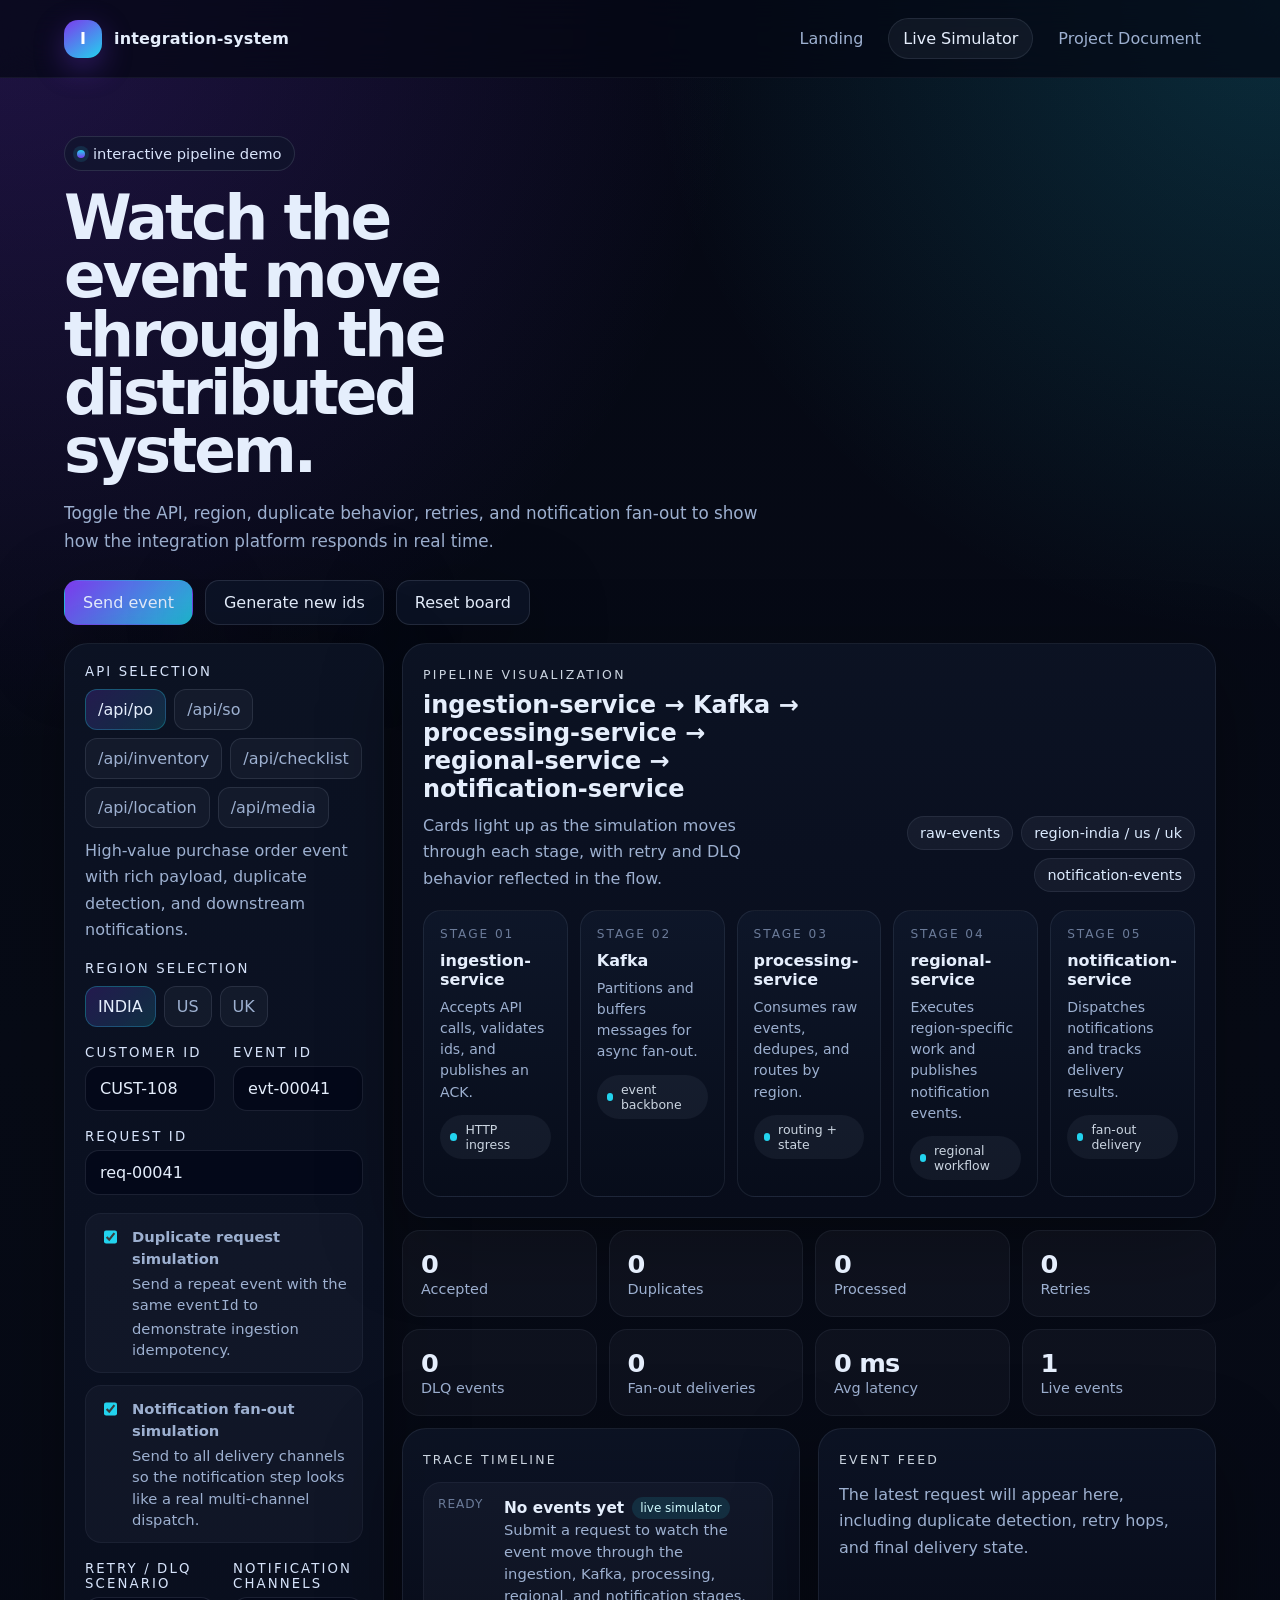
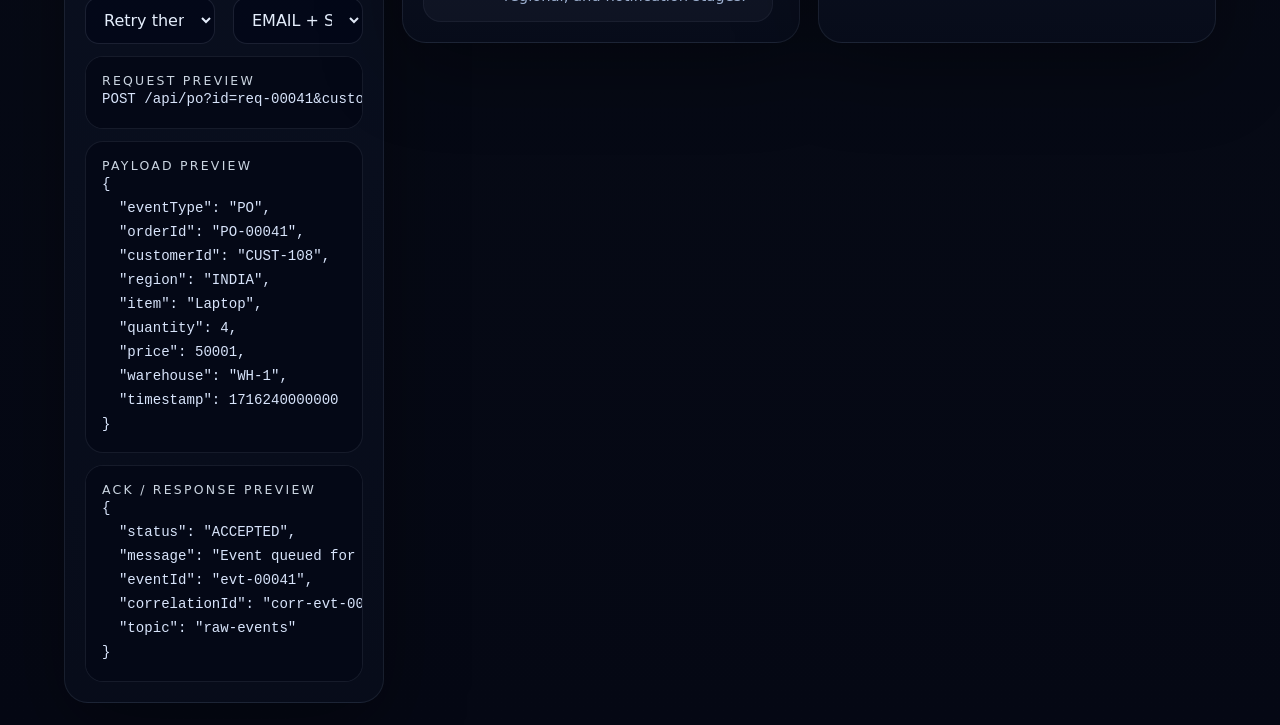
==== docs/simulator.html @ f52377ee "Ui changes" ====
<!DOCTYPE html>
<html lang="en">
<head>
  <meta charset="UTF-8" />
  <meta name="viewport" content="width=device-width, initial-scale=1.0" />
  <meta name="description" content="Live simulator for the integration-system distributed event-driven platform." />
  <title>integration-system | Live Simulator</title>
  <link rel="stylesheet" href="./styles.css" />
  <script defer src="./app.js"></script>
</head>
<body>
  <header class="topbar">
    <div class="topbar-inner">
      <a class="brand" href="./index.html">
        <span class="brand-mark">I</span>
        <span>integration-system</span>
      </a>
      <nav class="nav">
        <a href="./index.html">Landing</a>
        <a href="./simulator.html" aria-current="page">Live Simulator</a>
        <a href="./project.html">Project Document</a>
      </nav>
    </div>
  </header>

  <main class="shell">
    <section class="hero">
      <span class="eyebrow"><span class="eyebrow-dot"></span> interactive pipeline demo</span>
      <h1>Watch the event move through the distributed system.</h1>
      <p class="lede">
        Toggle the API, region, duplicate behavior, retries, and notification fan-out to show how the integration platform responds in real time.
      </p>
      <div class="hero-actions">
        <button class="btn primary" id="runButton">Send event</button>
        <button class="btn" id="seedButton">Generate new ids</button>
        <button class="btn" id="resetButton">Reset board</button>
      </div>
    </section>

    <section class="split">
      <aside class="panel panel-pad">
        <div class="control-group">
          <div class="control-label">API selection</div>
          <div class="control-buttons">
            <button class="chip active" data-api="/api/po">/api/po</button>
            <button class="chip" data-api="/api/so">/api/so</button>
            <button class="chip" data-api="/api/inventory">/api/inventory</button>
            <button class="chip" data-api="/api/checklist">/api/checklist</button>
            <button class="chip" data-api="/api/location">/api/location</button>
            <button class="chip" data-api="/api/media">/api/media</button>
          </div>
          <p id="apiDescription" class="subtle"></p>
        </div>

        <div class="control-group" style="margin-top: 18px;">
          <div class="control-label">Region selection</div>
          <div class="control-buttons">
            <button class="chip active" data-region="INDIA">INDIA</button>
            <button class="chip" data-region="US">US</button>
            <button class="chip" data-region="UK">UK</button>
          </div>
        </div>

        <div class="grid cols-2" style="margin-top: 18px;">
          <label class="field">
            <span class="control-label">Customer ID</span>
            <input id="customerId" type="text" placeholder="CUST-108" />
          </label>
          <label class="field">
            <span class="control-label">Event ID</span>
            <input id="eventId" type="text" placeholder="evt-00041" />
          </label>
          <label class="field" style="grid-column: 1 / -1;">
            <span class="control-label">Request ID</span>
            <input id="requestId" type="text" placeholder="req-00041" />
          </label>
        </div>

        <div class="toggle-row" style="margin-top: 18px;">
          <label class="toggle">
            <input id="duplicateToggle" type="checkbox" checked />
            <span><strong>Duplicate request simulation</strong>Send a repeat event with the same <code>eventId</code> to demonstrate ingestion idempotency.</span>
          </label>
          <label class="toggle">
            <input id="fanoutToggle" type="checkbox" checked />
            <span><strong>Notification fan-out simulation</strong>Send to all delivery channels so the notification step looks like a real multi-channel dispatch.</span>
          </label>
        </div>

        <div class="grid cols-2" style="margin-top: 18px;">
          <label class="field">
            <span class="control-label">Retry / DLQ scenario</span>
            <select id="scenario">
              <option value="happy">Happy path</option>
              <option value="retry" selected>Retry then recover</option>
              <option value="dlq">Dead-letter queue</option>
            </select>
          </label>
          <label class="field">
            <span class="control-label">Notification channels</span>
            <select id="channelFilter">
              <option value="all">EMAIL + SMS + WEBHOOK</option>
              <option value="EMAIL">EMAIL only</option>
              <option value="SMS">SMS only</option>
              <option value="WEBHOOK">WEBHOOK only</option>
            </select>
          </label>
        </div>

        <div class="codebox">
          <div class="kicker">Request preview</div>
          <pre id="requestPreview"></pre>
        </div>
        <div class="codebox">
          <div class="kicker">Payload preview</div>
          <pre id="payloadPreview"></pre>
        </div>
        <div class="codebox">
          <div class="kicker">ACK / response preview</div>
          <pre id="responsePreview"></pre>
        </div>
      </aside>

      <section class="stack">
        <article class="panel panel-pad">
          <div class="grid cols-2" style="align-items: end;">
            <div>
              <span class="kicker">Pipeline visualization</span>
              <h2 style="margin-top: 8px;">ingestion-service → Kafka → processing-service → regional-service → notification-service</h2>
              <p class="subtle" style="margin-top: 10px;">Cards light up as the simulation moves through each stage, with retry and DLQ behavior reflected in the flow.</p>
            </div>
            <div class="badge-row" style="justify-content: flex-end;">
              <span class="badge">raw-events</span>
              <span class="badge">region-india / us / uk</span>
              <span class="badge">notification-events</span>
            </div>
          </div>
          <div id="stageGrid" class="stage-grid" style="margin-top: 18px;"></div>
        </article>

        <div class="stats-grid">
          <article class="metric">
            <strong id="metricAccepted">0</strong>
            <span>Accepted</span>
          </article>
          <article class="metric">
            <strong id="metricDuplicates">0</strong>
            <span>Duplicates</span>
          </article>
          <article class="metric">
            <strong id="metricProcessed">0</strong>
            <span>Processed</span>
          </article>
          <article class="metric">
            <strong id="metricRetries">0</strong>
            <span>Retries</span>
          </article>
          <article class="metric">
            <strong id="metricDlq">0</strong>
            <span>DLQ events</span>
          </article>
          <article class="metric">
            <strong id="metricFanOut">0</strong>
            <span>Fan-out deliveries</span>
          </article>
          <article class="metric">
            <strong id="metricLatency">0 ms</strong>
            <span>Avg latency</span>
          </article>
          <article class="metric">
            <strong id="metricLive">1</strong>
            <span>Live events</span>
          </article>
        </div>

        <div class="grid cols-2">
          <article class="panel panel-pad">
            <span class="kicker">Trace timeline</span>
            <div id="timeline" class="timeline" style="margin-top: 14px;"></div>
          </article>

          <article class="panel panel-pad">
            <span class="kicker">Event feed</span>
            <div id="eventList" class="timeline" style="margin-top: 14px;"></div>
          </article>
        </div>
      </section>
    </section>
  </main>
</body>
</html>
---- docs/styles.css ----
:root {
  color-scheme: dark;
  --bg: #070b16;
  --bg-soft: #0c1324;
  --panel: rgba(12, 19, 36, 0.9);
  --panel-2: rgba(15, 23, 42, 0.88);
  --line: rgba(148, 163, 184, 0.18);
  --text: #e5eefc;
  --muted: #9db0d0;
  --muted-2: #6b7b99;
  --brand: #7c3aed;
  --brand-2: #22d3ee;
  --brand-3: #10b981;
  --warn: #f59e0b;
  --danger: #fb7185;
  --success: #34d399;
  --shadow: 0 24px 80px rgba(0, 0, 0, 0.35);
  --radius: 24px;
  --radius-sm: 16px;
  --max: 1200px;
  font-synthesis-weight: none;
  text-rendering: optimizeLegibility;
  -webkit-font-smoothing: antialiased;
  -moz-osx-font-smoothing: grayscale;
}

*,
*::before,
*::after {
  box-sizing: border-box;
}

html {
  scroll-behavior: smooth;
}

body {
  margin: 0;
  min-height: 100vh;
  font-family: Inter, ui-sans-serif, system-ui, -apple-system, BlinkMacSystemFont, "Segoe UI", sans-serif;
  background:
    radial-gradient(circle at top left, rgba(124, 58, 237, 0.22), transparent 28%),
    radial-gradient(circle at top right, rgba(34, 211, 238, 0.18), transparent 24%),
    linear-gradient(180deg, #050814 0%, var(--bg) 45%, #050814 100%);
  color: var(--text);
}

a {
  color: inherit;
  text-decoration: none;
}

img {
  max-width: 100%;
  display: block;
}

button,
input,
select,
textarea {
  font: inherit;
}

.shell {
  width: min(100%, var(--max));
  margin: 0 auto;
  padding: 24px;
}

.topbar {
  position: sticky;
  top: 0;
  z-index: 20;
  backdrop-filter: blur(18px);
  background: rgba(5, 8, 20, 0.72);
  border-bottom: 1px solid rgba(148, 163, 184, 0.08);
}

.topbar-inner {
  width: min(100%, var(--max));
  margin: 0 auto;
  padding: 18px 24px;
  display: flex;
  align-items: center;
  justify-content: space-between;
  gap: 16px;
}

.brand {
  display: flex;
  align-items: center;
  gap: 12px;
  font-weight: 800;
  letter-spacing: 0.01em;
}

.brand-mark {
  width: 38px;
  height: 38px;
  border-radius: 14px;
  background:
    linear-gradient(145deg, rgba(124, 58, 237, 1), rgba(34, 211, 238, 1)),
    linear-gradient(145deg, rgba(124, 58, 237, 0.7), rgba(34, 211, 238, 0.7));
  box-shadow: 0 10px 30px rgba(124, 58, 237, 0.35);
  display: grid;
  place-items: center;
  color: white;
  font-weight: 900;
}

.nav {
  display: flex;
  flex-wrap: wrap;
  gap: 10px;
}

.nav a {
  color: var(--muted);
  padding: 10px 14px;
  border-radius: 999px;
  border: 1px solid transparent;
  transition: 180ms ease;
}

.nav a:hover,
.nav a[aria-current="page"] {
  color: var(--text);
  background: rgba(148, 163, 184, 0.08);
  border-color: rgba(148, 163, 184, 0.14);
}

.hero {
  padding: 34px 0 18px;
}

.eyebrow {
  display: inline-flex;
  align-items: center;
  gap: 8px;
  padding: 8px 12px;
  border: 1px solid rgba(148, 163, 184, 0.18);
  border-radius: 999px;
  color: #d9e4fb;
  background: rgba(15, 23, 42, 0.58);
  font-size: 0.92rem;
}

.eyebrow-dot {
  width: 8px;
  height: 8px;
  border-radius: 999px;
  background: linear-gradient(180deg, var(--brand-2), var(--brand));
  box-shadow: 0 0 0 4px rgba(34, 211, 238, 0.12);
}

h1,
h2,
h3,
h4,
p {
  margin: 0;
}

h1 {
  font-size: clamp(2.3rem, 4.8vw, 4.8rem);
  line-height: 0.95;
  letter-spacing: -0.05em;
  margin-top: 18px;
  max-width: 12ch;
}

.lede {
  margin-top: 18px;
  max-width: 68ch;
  color: var(--muted);
  font-size: 1.05rem;
  line-height: 1.7;
}

.hero-actions {
  display: flex;
  flex-wrap: wrap;
  gap: 12px;
  margin-top: 24px;
}

.btn {
  display: inline-flex;
  align-items: center;
  justify-content: center;
  gap: 10px;
  padding: 12px 18px;
  border-radius: 14px;
  border: 1px solid rgba(148, 163, 184, 0.18);
  background: rgba(15, 23, 42, 0.72);
  color: var(--text);
  box-shadow: var(--shadow);
  transition: 180ms ease;
}

.btn:hover {
  transform: translateY(-1px);
  border-color: rgba(34, 211, 238, 0.35);
}

.btn.primary {
  background: linear-gradient(135deg, rgba(124, 58, 237, 1), rgba(34, 211, 238, 0.92));
  border-color: transparent;
}

.grid {
  display: grid;
  gap: 18px;
}

.grid.cols-3 {
  grid-template-columns: repeat(3, minmax(0, 1fr));
}

.grid.cols-2 {
  grid-template-columns: repeat(2, minmax(0, 1fr));
}

.card {
  position: relative;
  overflow: hidden;
  border-radius: var(--radius);
  border: 1px solid rgba(148, 163, 184, 0.12);
  background: linear-gradient(180deg, rgba(12, 19, 36, 0.94), rgba(8, 13, 27, 0.88));
  box-shadow: var(--shadow);
}

.card-inner {
  padding: 22px;
}

.card h3,
.card h2 {
  font-size: 1.1rem;
  letter-spacing: -0.02em;
}

.subtle {
  color: var(--muted);
  line-height: 1.65;
}

.stat {
  display: flex;
  flex-direction: column;
  gap: 8px;
}

.stat strong {
  font-size: clamp(1.4rem, 2vw, 2rem);
}

.stat span {
  color: var(--muted);
}

.kicker {
  color: #cbd5e1;
  font-size: 0.78rem;
  text-transform: uppercase;
  letter-spacing: 0.18em;
}

.stack {
  display: flex;
  flex-direction: column;
  gap: 12px;
}

.badge-row {
  display: flex;
  flex-wrap: wrap;
  gap: 8px;
}

.badge {
  display: inline-flex;
  align-items: center;
  gap: 8px;
  padding: 8px 12px;
  border-radius: 999px;
  background: rgba(148, 163, 184, 0.08);
  color: #dbeafe;
  border: 1px solid rgba(148, 163, 184, 0.12);
  font-size: 0.9rem;
}

.badge .dot {
  width: 8px;
  height: 8px;
  border-radius: 999px;
  background: currentColor;
}

.flow {
  display: grid;
  gap: 14px;
  grid-template-columns: repeat(5, minmax(0, 1fr));
  align-items: stretch;
}

.node {
  min-height: 152px;
  padding: 18px;
  border-radius: 20px;
  border: 1px solid rgba(148, 163, 184, 0.12);
  background:
    radial-gradient(circle at top right, rgba(124, 58, 237, 0.18), transparent 32%),
    rgba(12, 19, 36, 0.92);
  position: relative;
}

.node::after {
  content: "";
  position: absolute;
  top: 50%;
  right: -12px;
  width: 24px;
  height: 2px;
  background: linear-gradient(90deg, rgba(34, 211, 238, 0.18), rgba(34, 211, 238, 0.85));
}

.node:last-child::after {
  display: none;
}

.node h3 {
  margin-top: 12px;
  font-size: 1.04rem;
}

.node p {
  color: var(--muted);
  line-height: 1.55;
  font-size: 0.92rem;
  margin-top: 8px;
}

.node small {
  display: inline-flex;
  align-items: center;
  gap: 6px;
  color: #dbeafe;
  background: rgba(34, 211, 238, 0.12);
  border: 1px solid rgba(34, 211, 238, 0.16);
  border-radius: 999px;
  padding: 6px 10px;
  font-size: 0.78rem;
}

.page-section {
  margin-top: 24px;
}

.page-section h2 {
  margin-bottom: 12px;
  font-size: clamp(1.3rem, 2vw, 2rem);
  letter-spacing: -0.03em;
}

.page-section .intro {
  color: var(--muted);
  max-width: 72ch;
  line-height: 1.7;
  margin-bottom: 18px;
}

.split {
  display: grid;
  gap: 18px;
  grid-template-columns: minmax(0, 320px) minmax(0, 1fr);
  align-items: start;
}

.panel {
  border-radius: var(--radius);
  background: linear-gradient(180deg, rgba(12, 19, 36, 0.96), rgba(8, 13, 27, 0.92));
  border: 1px solid rgba(148, 163, 184, 0.12);
  box-shadow: var(--shadow);
}

.panel-pad {
  padding: 20px;
}

.control-group {
  display: flex;
  flex-direction: column;
  gap: 10px;
}

.control-label {
  color: #d7e4fb;
  font-size: 0.83rem;
  text-transform: uppercase;
  letter-spacing: 0.16em;
}

.control-buttons {
  display: flex;
  flex-wrap: wrap;
  gap: 8px;
}

.chip {
  border: 1px solid rgba(148, 163, 184, 0.16);
  background: rgba(148, 163, 184, 0.06);
  color: var(--muted);
  padding: 10px 12px;
  border-radius: 12px;
  cursor: pointer;
  transition: 180ms ease;
}

.chip:hover {
  border-color: rgba(34, 211, 238, 0.34);
  color: var(--text);
}

.chip.active {
  background: linear-gradient(135deg, rgba(124, 58, 237, 0.22), rgba(34, 211, 238, 0.16));
  color: var(--text);
  border-color: rgba(34, 211, 238, 0.28);
}

.field {
  display: grid;
  gap: 6px;
}

.field input,
.field select,
.field textarea {
  width: 100%;
  border: 1px solid rgba(148, 163, 184, 0.16);
  background: rgba(2, 6, 23, 0.72);
  color: var(--text);
  border-radius: 14px;
  padding: 12px 14px;
  outline: none;
  transition: 180ms ease;
}

.field input:focus,
.field select:focus,
.field textarea:focus {
  border-color: rgba(34, 211, 238, 0.35);
  box-shadow: 0 0 0 3px rgba(34, 211, 238, 0.08);
}

.toggle-row {
  display: grid;
  gap: 12px;
}

.toggle {
  display: flex;
  align-items: flex-start;
  gap: 12px;
  padding: 12px 14px;
  border-radius: 16px;
  background: rgba(148, 163, 184, 0.05);
  border: 1px solid rgba(148, 163, 184, 0.08);
}

.toggle input {
  width: 18px;
  height: 18px;
  accent-color: var(--brand-2);
  margin-top: 2px;
}

.toggle strong {
  display: block;
  margin-bottom: 4px;
}

.toggle span {
  color: var(--muted);
  font-size: 0.92rem;
  line-height: 1.45;
}

.stage-grid {
  display: grid;
  gap: 12px;
  grid-template-columns: repeat(5, minmax(0, 1fr));
}

.stage-card {
  border-radius: 18px;
  border: 1px solid rgba(148, 163, 184, 0.12);
  background: linear-gradient(180deg, rgba(15, 23, 42, 0.92), rgba(8, 13, 27, 0.9));
  padding: 16px;
  min-height: 122px;
  position: relative;
  overflow: hidden;
}

.stage-card .index {
  color: var(--muted-2);
  font-size: 0.76rem;
  letter-spacing: 0.16em;
  text-transform: uppercase;
}

.stage-card h3 {
  margin-top: 10px;
  font-size: 1rem;
}

.stage-card p {
  color: var(--muted);
  margin-top: 8px;
  font-size: 0.88rem;
  line-height: 1.5;
}

.stage-card.active {
  border-color: rgba(34, 211, 238, 0.38);
  box-shadow: 0 0 0 1px rgba(34, 211, 238, 0.12), 0 18px 32px rgba(34, 211, 238, 0.08);
  transform: translateY(-1px);
}

.stage-card.success {
  border-color: rgba(52, 211, 153, 0.28);
}

.stage-card.warning {
  border-color: rgba(245, 158, 11, 0.34);
}

.stage-card.danger {
  border-color: rgba(251, 113, 133, 0.36);
}

.stage-card .pill {
  display: inline-flex;
  align-items: center;
  gap: 8px;
  padding: 7px 10px;
  border-radius: 999px;
  margin-top: 12px;
  font-size: 0.78rem;
  background: rgba(148, 163, 184, 0.08);
  color: #cbd5e1;
}

.stage-card .pill.dot::before {
  content: "";
  width: 8px;
  height: 8px;
  border-radius: 999px;
  background: var(--brand-2);
}

.stats-grid {
  display: grid;
  gap: 12px;
  grid-template-columns: repeat(4, minmax(0, 1fr));
}

.metric {
  padding: 18px;
  border-radius: 18px;
  background: rgba(148, 163, 184, 0.05);
  border: 1px solid rgba(148, 163, 184, 0.09);
}

.metric strong {
  display: block;
  font-size: clamp(1.3rem, 2vw, 2rem);
  letter-spacing: -0.03em;
}

.metric span {
  color: var(--muted);
  font-size: 0.9rem;
}

.timeline {
  display: flex;
  flex-direction: column;
  gap: 12px;
  max-height: 490px;
  overflow: auto;
  padding-right: 6px;
}

.timeline-item {
  display: grid;
  gap: 10px;
  grid-template-columns: 56px minmax(0, 1fr);
  align-items: start;
  padding: 14px;
  border-radius: 18px;
  background: rgba(148, 163, 184, 0.05);
  border: 1px solid rgba(148, 163, 184, 0.08);
}

.timeline-time {
  color: var(--muted-2);
  font-size: 0.76rem;
  letter-spacing: 0.08em;
  text-transform: uppercase;
}

.timeline-title {
  display: flex;
  align-items: center;
  gap: 8px;
  flex-wrap: wrap;
}

.timeline-title strong {
  font-size: 0.96rem;
}

.timeline-title .tag {
  padding: 4px 8px;
  border-radius: 999px;
  font-size: 0.75rem;
  background: rgba(34, 211, 238, 0.12);
  color: #cffafe;
}

.timeline p {
  color: var(--muted);
  line-height: 1.5;
  font-size: 0.92rem;
}

.codebox {
  margin-top: 12px;
  padding: 16px;
  border-radius: 18px;
  background: #040816;
  border: 1px solid rgba(148, 163, 184, 0.12);
  overflow: auto;
}

.codebox pre {
  margin: 0;
  color: #d8e4fb;
  font-size: 0.88rem;
  line-height: 1.7;
}

.doc {
  display: grid;
  gap: 16px;
}

.doc section {
  padding: 20px;
  border-radius: var(--radius);
  background: linear-gradient(180deg, rgba(12, 19, 36, 0.96), rgba(8, 13, 27, 0.92));
  border: 1px solid rgba(148, 163, 184, 0.12);
  box-shadow: var(--shadow);
}

.doc h3 {
  font-size: 1.2rem;
  margin-bottom: 10px;
}

.doc ul {
  margin: 0;
  padding-left: 18px;
  color: var(--text);
}

.doc li {
  margin: 8px 0;
  color: var(--muted);
  line-height: 1.6;
}

.table {
  width: 100%;
  border-collapse: collapse;
  overflow: hidden;
  border-radius: 18px;
}

.table th,
.table td {
  text-align: left;
  padding: 14px 12px;
  border-bottom: 1px solid rgba(148, 163, 184, 0.12);
  vertical-align: top;
}

.table th {
  color: #dbeafe;
  font-size: 0.82rem;
  letter-spacing: 0.14em;
  text-transform: uppercase;
}

.table td {
  color: var(--muted);
}

.footer {
  color: var(--muted-2);
  text-align: center;
  padding: 24px 0 12px;
  font-size: 0.92rem;
}

.hidden {
  display: none !important;
}

@media (max-width: 1100px) {
  .flow,
  .stage-grid,
  .stats-grid,
  .grid.cols-3,
  .grid.cols-2,
  .split {
    grid-template-columns: 1fr;
  }

  .node::after {
    display: none;
  }
}

@media (max-width: 760px) {
  .shell,
  .topbar-inner {
    padding-left: 16px;
    padding-right: 16px;
  }

  .nav {
    gap: 6px;
  }

  .nav a {
    padding: 9px 11px;
  }

  h1 {
    max-width: 100%;
  }
}
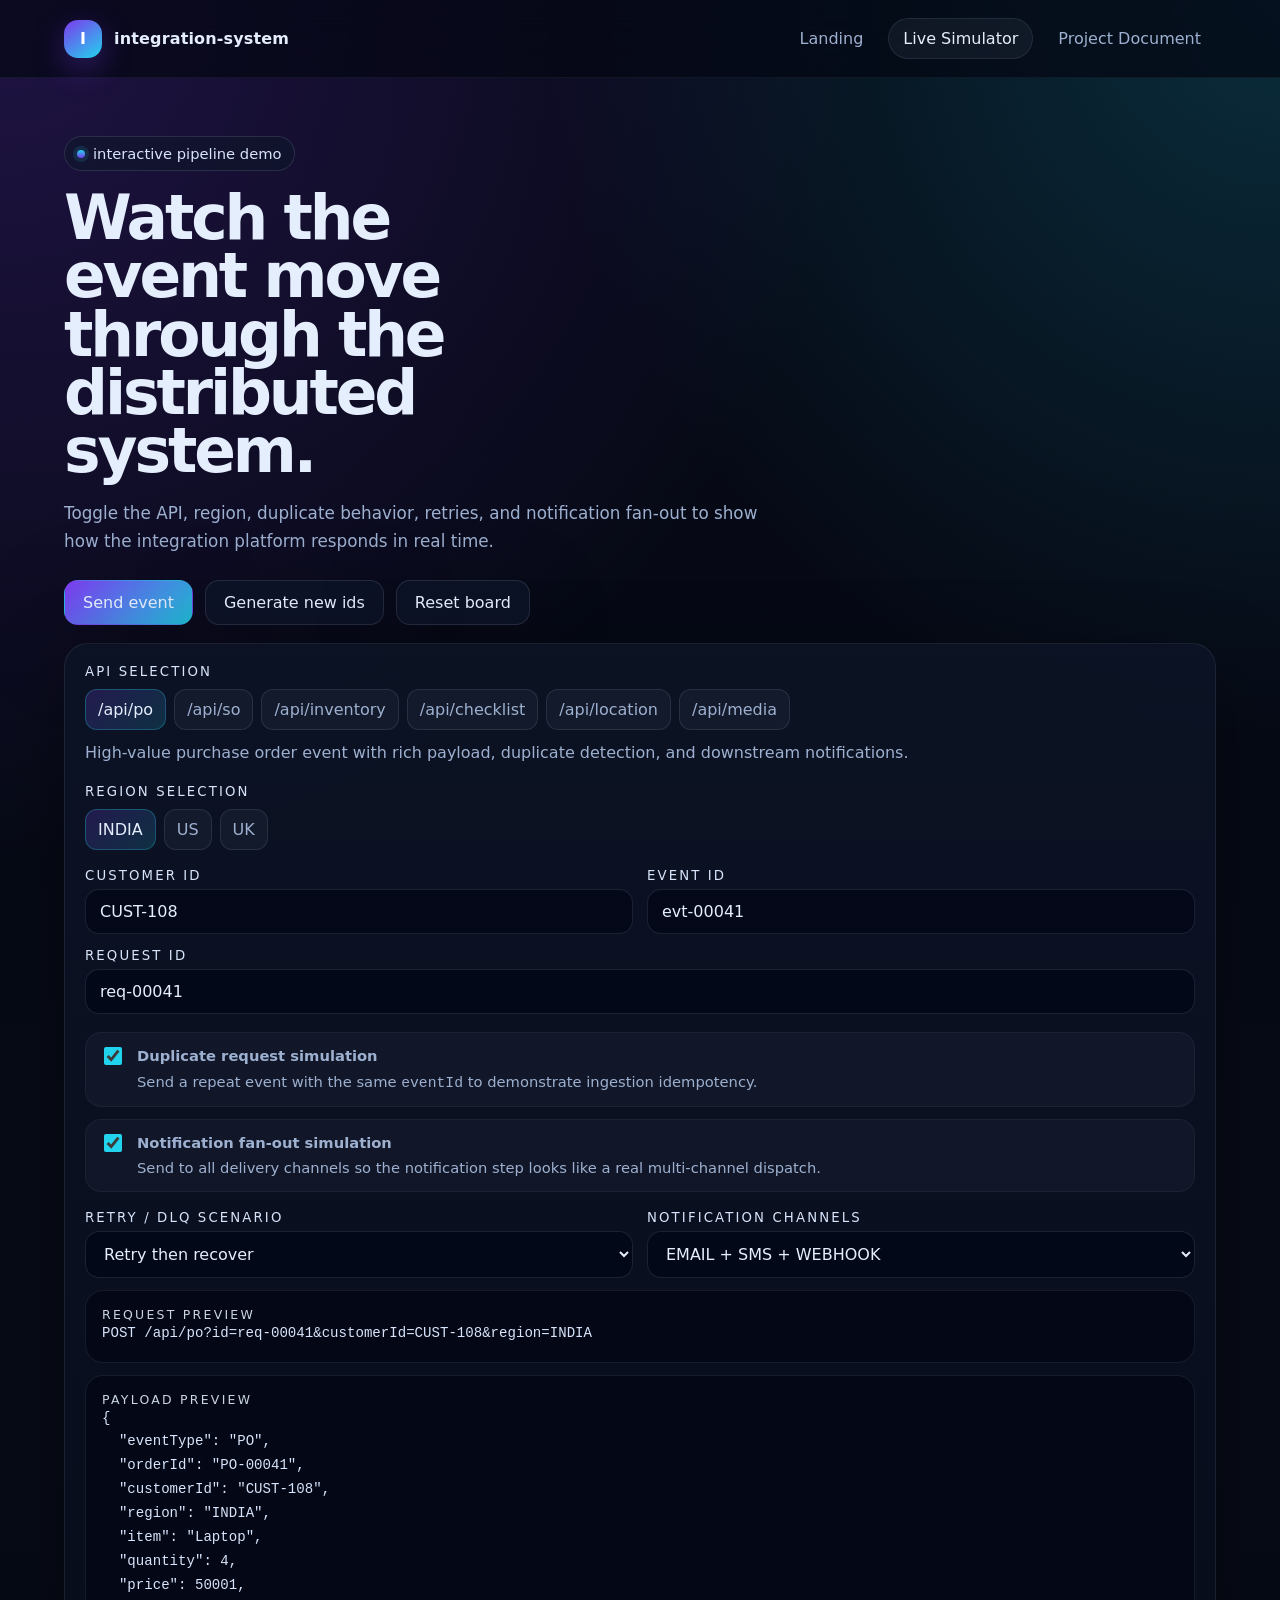
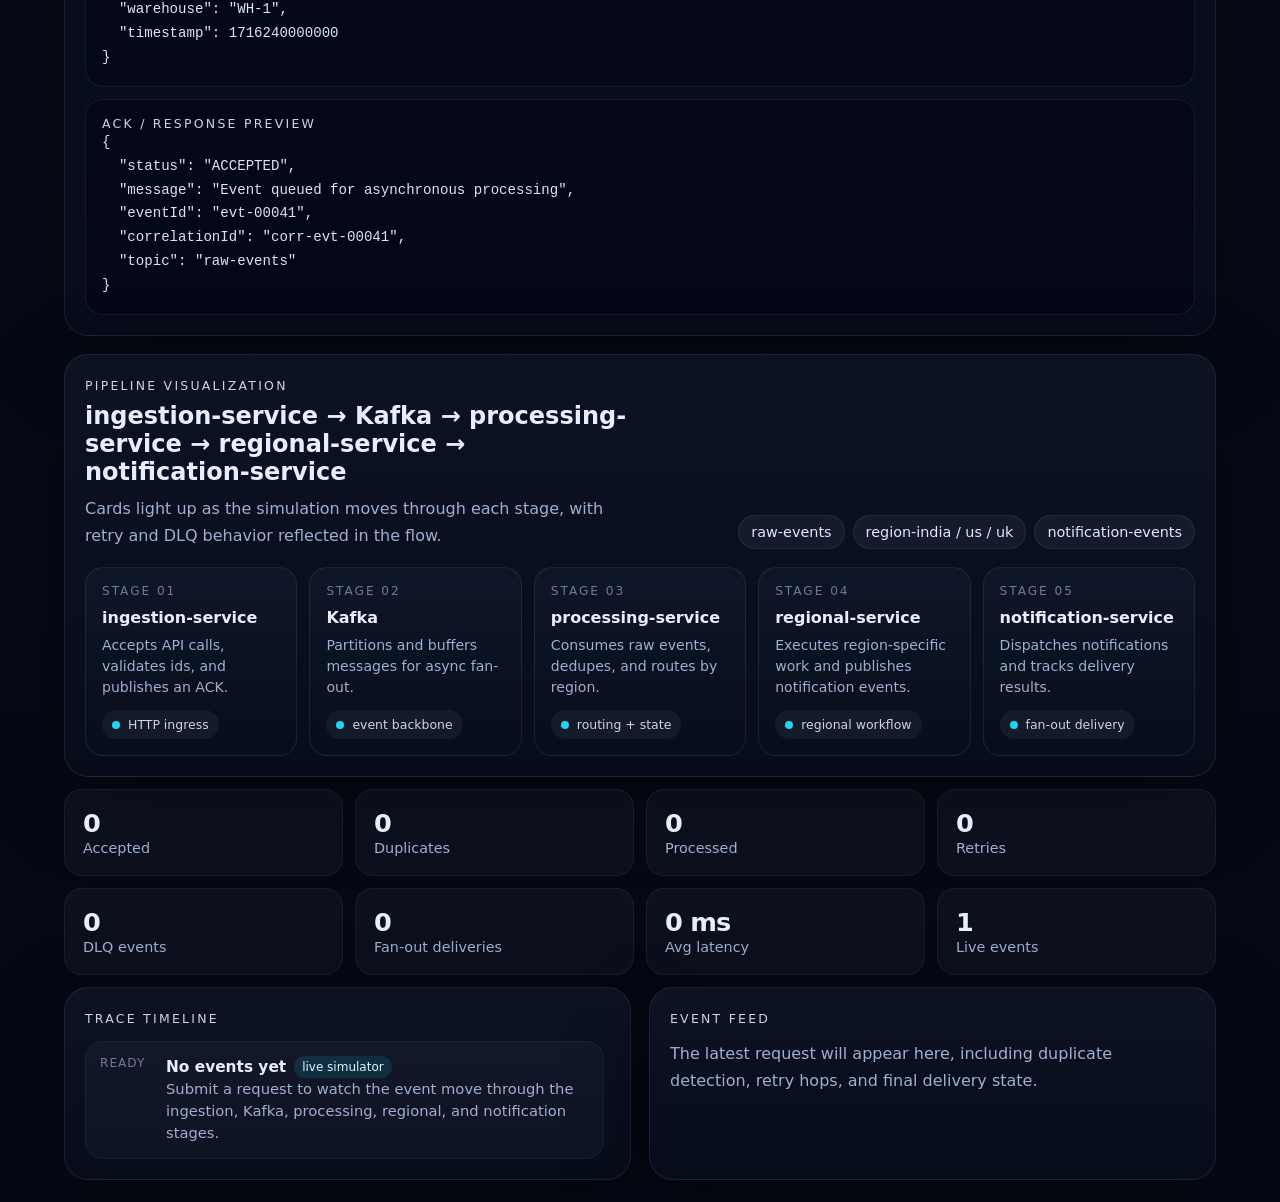
==== commit b21eee46: "deployment changes" ====
--- a/docs/simulator.html
+++ b/docs/simulator.html
@@ -61,7 +61,7 @@
           </div>
         </div>
 
-        <div class="grid cols-2" style="margin-top: 18px;">
+        <div class="field-grid two-up" style="margin-top: 18px;">
           <label class="field">
             <span class="control-label">Customer ID</span>
             <input id="customerId" type="text" placeholder="CUST-108" />
@@ -87,7 +87,7 @@
           </label>
         </div>
 
-        <div class="grid cols-2" style="margin-top: 18px;">
+        <div class="field-grid two-up" style="margin-top: 18px;">
           <label class="field">
             <span class="control-label">Retry / DLQ scenario</span>
             <select id="scenario">
@@ -126,7 +126,7 @@
           <div class="grid cols-2" style="align-items: end;">
             <div>
               <span class="kicker">Pipeline visualization</span>
-              <h2 style="margin-top: 8px;">ingestion-service → Kafka → processing-service → regional-service → notification-service</h2>
+              <h2 style="margin-top: 8px;">ingestion-service &rarr; Kafka &rarr; processing-service &rarr; regional-service &rarr; notification-service</h2>
               <p class="subtle" style="margin-top: 10px;">Cards light up as the simulation moves through each stage, with retry and DLQ behavior reflected in the flow.</p>
             </div>
             <div class="badge-row" style="justify-content: flex-end;">
--- a/docs/styles.css
+++ b/docs/styles.css
@@ -374,7 +374,7 @@
 .split {
   display: grid;
   gap: 18px;
-  grid-template-columns: minmax(0, 320px) minmax(0, 1fr);
+  grid-template-columns: 1fr;
   align-items: start;
 }
 
@@ -383,6 +383,7 @@
   background: linear-gradient(180deg, rgba(12, 19, 36, 0.96), rgba(8, 13, 27, 0.92));
   border: 1px solid rgba(148, 163, 184, 0.12);
   box-shadow: var(--shadow);
+  min-width: 0;
 }
 
 .panel-pad {
@@ -406,6 +407,19 @@
   display: flex;
   flex-wrap: wrap;
   gap: 8px;
+}
+
+.field-grid {
+  display: grid;
+  gap: 14px;
+}
+
+.field-grid.two-up {
+  grid-template-columns: repeat(2, minmax(0, 1fr));
+}
+
+.field-grid.one-up {
+  grid-template-columns: 1fr;
 }
 
 .chip {
@@ -445,6 +459,12 @@
   padding: 12px 14px;
   outline: none;
   transition: 180ms ease;
+  min-width: 0;
+}
+
+.field select {
+  white-space: normal;
+  text-overflow: ellipsis;
 }
 
 .field input:focus,
@@ -591,6 +611,7 @@
   max-height: 490px;
   overflow: auto;
   padding-right: 6px;
+  min-width: 0;
 }
 
 .timeline-item {
@@ -642,7 +663,8 @@
   border-radius: 18px;
   background: #040816;
   border: 1px solid rgba(148, 163, 184, 0.12);
-  overflow: auto;
+  overflow: hidden;
+  min-width: 0;
 }
 
 .codebox pre {
@@ -650,6 +672,9 @@
   color: #d8e4fb;
   font-size: 0.88rem;
   line-height: 1.7;
+  white-space: pre-wrap;
+  overflow-wrap: anywhere;
+  word-break: break-word;
 }
 
 .doc {
@@ -725,12 +750,23 @@
   .stats-grid,
   .grid.cols-3,
   .grid.cols-2,
-  .split {
+  .split,
+  .field-grid.two-up {
     grid-template-columns: 1fr;
   }
 
   .node::after {
     display: none;
+  }
+}
+
+@media (min-width: 1400px) {
+  .split {
+    grid-template-columns: minmax(360px, 420px) minmax(0, 1fr);
+  }
+
+  .field-grid.two-up {
+    grid-template-columns: repeat(2, minmax(0, 1fr));
   }
 }
 
